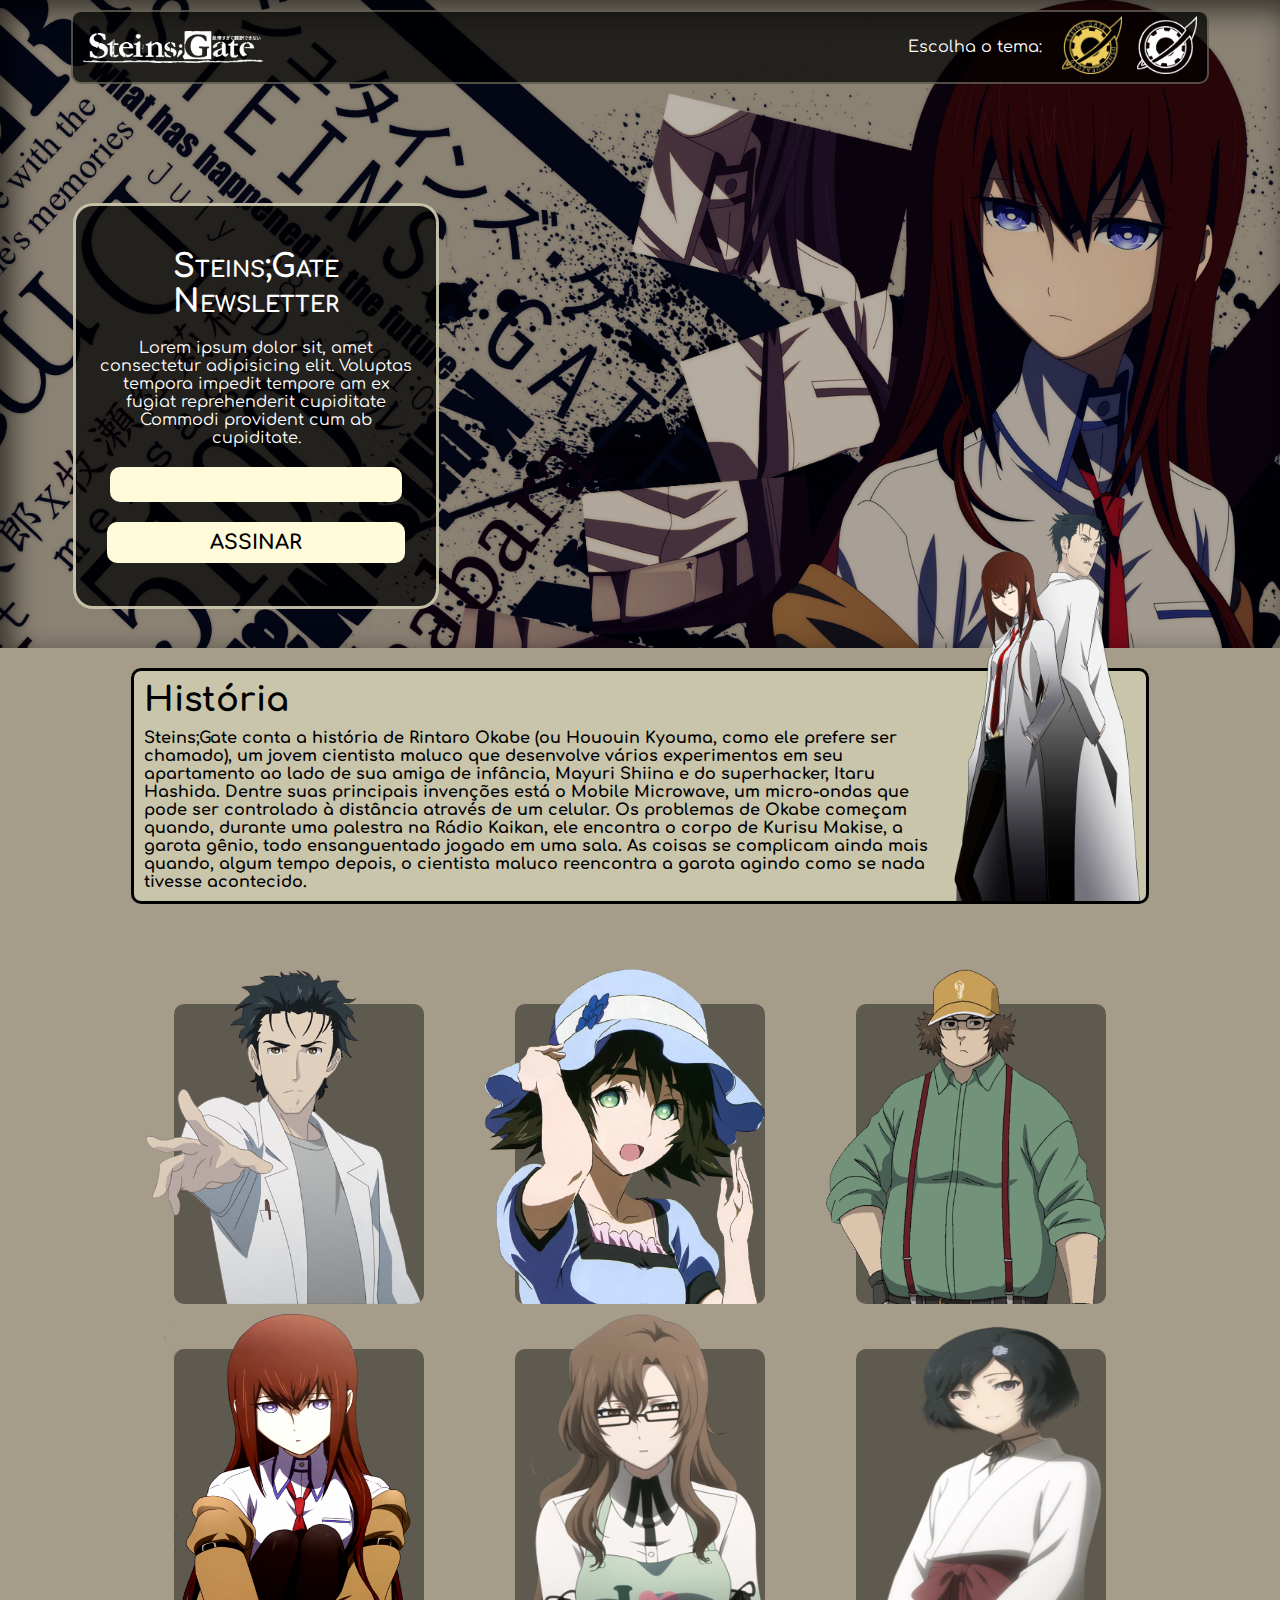
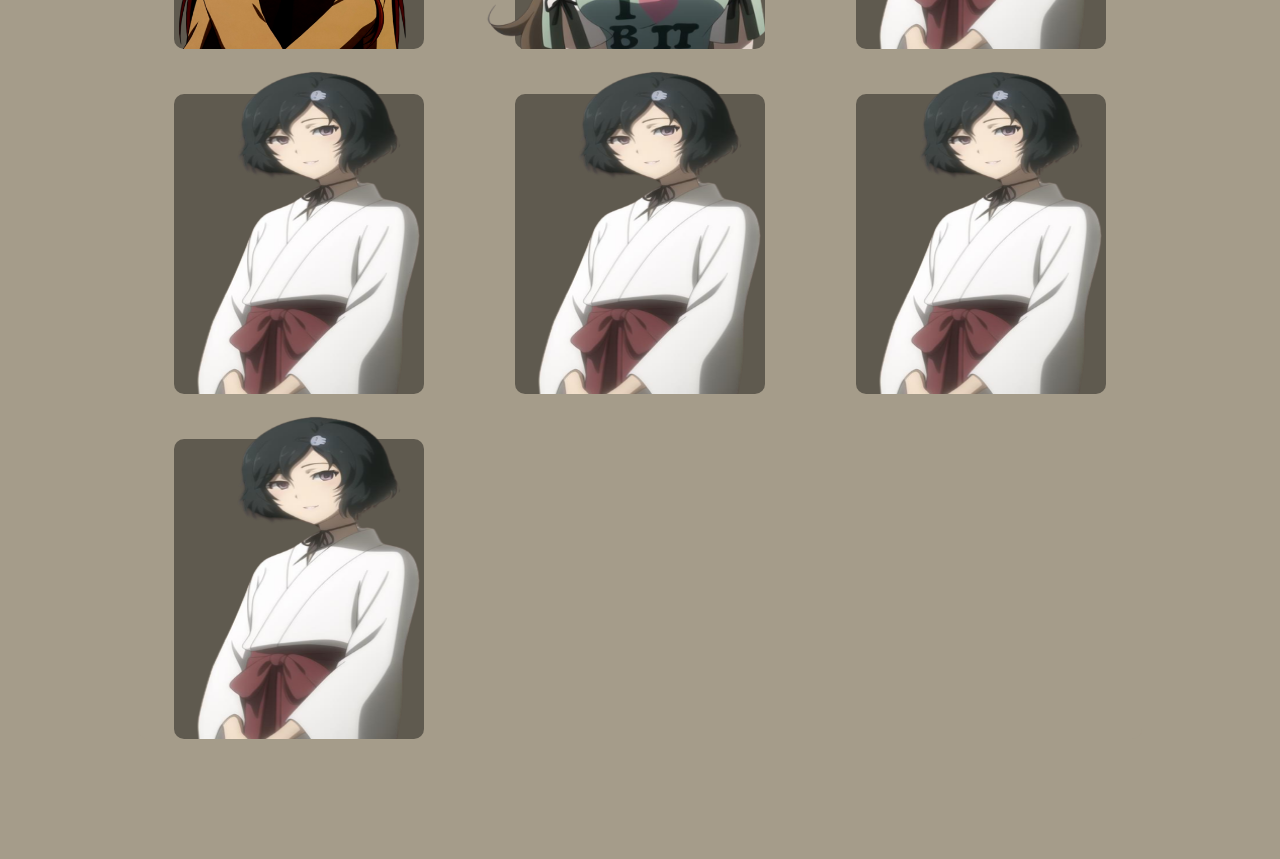
==== steinsgate.html @ 1f9a0528 "Initial commit" ====
<!DOCTYPE html>
<html lang="en">
<head>
  <meta charset="UTF-8">
  <meta name="viewport" content="width=device-width, initial-scale=1.0">
  <title>Steins;Gate</title>
  <link rel="stylesheet" href="styles/steins-gate-style.css">
  <link rel="preconnect" href="https://fonts.googleapis.com">
<link rel="preconnect" href="https://fonts.gstatic.com" crossorigin>
<link href="https://fonts.googleapis.com/css2?family=Comfortaa:wght@300;700&display=swap" rel="stylesheet">
</head>
<body>


  <main>

    <section id="main-section">

      <div id="header-container">
       
          <img src="steins-gate-images/logo2.png" alt="Logo de steins gate" id="img-logo">
 
          <div id="change-theme">
 
            <p id="theme-title">Escolha o tema:</p>
 
             <div id="theme-container">
              <img src="steins-gate-images/change-theme2.png" alt="" class="img-theme">
              <img src="steins-gate-images/change-theme.png" alt="" class="img-theme">
            </div>
 
          </div>
 
      </div>


      <div id="newsletter">
         <h1>Steins;Gate Newsletter</h1>

         <p>Lorem ipsum dolor sit, amet consectetur
         adipisicing elit. Voluptas tempora impedit tempore am ex fugiat
         reprehenderit cupiditate 
         Commodi provident cum ab cupiditate.</p>
        
         <input type="email" id="email-newsletter">

         <button id="button-newsletter">ASSINAR</button>

      </div>

    </section>

    <section id="anime-info">

      <div id="story">
        <div id="story-text">
          <h1>História</h1>
          <p> Steins;Gate conta a história de Rintaro Okabe (ou Hououin Kyouma, como ele prefere ser chamado), um jovem cientista maluco que desenvolve vários experimentos em seu apartamento ao lado de sua amiga de infância, Mayuri Shiina e do superhacker, Itaru Hashida. Dentre suas principais invenções está o Mobile Microwave, um micro-ondas que pode ser controlado à distância através de um celular. Os problemas de Okabe começam quando, durante uma palestra na Rádio Kaikan, ele encontra o corpo de Kurisu Makise, a garota gênio, todo ensanguentado jogado em uma sala. As coisas se complicam ainda mais quando, algum tempo depois, o cientista maluco reencontra a garota agindo como se nada tivesse acontecido.</p>
        </div>

          <div id="story-image-pc"> 
            <img src="steins-gate-images/okabe-kurisu-text.png" alt="">
          </div>

          <div id="story-image-mobile"> 
            <img src="steins-gate-images/kurisu-story.png" alt="">
          </div>
      </div>


      <div class="characters">

        <div class="character">
          <img src="steins-gate-images/characters/okabe.png" alt="">
        </div>


        <div class="character">
          <img src="steins-gate-images/characters/mayuri2.png" alt="">
        </div>
        
        <div class="character">
          <img src="steins-gate-images/characters/daru.png" alt="" id="daru">
        </div>

        <div class="character">
          <img src="steins-gate-images/characters/kurisu.png" alt="">
        </div>

        <div class="character">
          <img src="steins-gate-images/characters/moeka.png" alt="">
        </div>

        <div class="character">
          <img src="steins-gate-images/characters/ruka.png" alt="" id="daru">
        </div>

        <div class="character">
          <img src="steins-gate-images/characters/ruka.png" alt="" id="daru">
        </div>

        <div class="character">
          <img src="steins-gate-images/characters/ruka.png" alt="" id="daru">
        </div>

        <div class="character">
          <img src="steins-gate-images/characters/ruka.png" alt="" id="daru">
        </div>


        <div class="character">
          <img src="steins-gate-images/characters/ruka.png" alt="" id="daru">
        </div>

      </div>
      

      <div id="characters-names">



      </div>
    </section>

  </main>


  <footer>

  </footer>
  
</body>
</html>
---- styles/steins-gate-style.css ----
/*color: #ffb400; */

/*____________________________Configurações globais____________________________*/
* {
  margin: 0;
  padding: 0;
  font-family: 'Comfortaa', sans-serif;
}

body, html{
  width: 100vw;
  height: 100vh;
}

h1 {
  font-weight: bold;
  font-variant: small-caps;
}

/*____________________________Header___________________________*/

div#header-container {
  background-color: rgba(0, 0, 0, 0.746);
  border: 2px solid rgba(255, 250, 217, 0.306);
  color: white;
  border-radius: 10px;

  width: 90%;
  height: 70px;
  margin: 0 auto;
  display: flex;
  align-items: center;
  justify-content: space-between;
}

#img-logo {
  width: 180px;
  padding-left: 10px;
}

div#change-theme {
  display: flex;
  align-items: center;
  gap: 20px;
}

.img-theme {
  width: 60px;
  margin-right: 10px;
}


/*____________________________Main + Newsletter____________________________*/

section#main-section {
  background-image: url('/steins-gate-images/background4.png');
  background-position:  top center;
  background-size: cover;
  background-attachment: fixed;
  box-shadow: 10px 10px  30px inset rgba(0, 0, 0, 0.635);

  height: 628px;
  margin: 0 auto;
  padding: 10px;
}

div#newsletter {
  transition: all 0.8s; 

  background-color: rgba(0, 0, 0, 0.746);
  border-radius: 20px;
  border: 3px solid rgba(255, 250, 217, 0.736);
  text-align: center;
 
  display: flex;
  flex-direction: column;
  align-items: center;
  justify-content: center;
  gap: 20px;

  position: relative;
  left: 5%;
  top: 19%;
  padding: 20px;

  width: 25vw;
  max-width: 400px;
  min-width: 200px;

  height: 40vh;
  min-height: 350px;

  color: white;
}

div#newsletter:hover {
  background-color: rgba(0, 0, 0, 0.866);
}

input#email-newsletter {
  background-color: rgb(255, 250, 217);
  border-radius: 10px;
  border: none;
  font-weight: bold;

  padding: 10px; 
  width: 85%;
  max-width: 280px;
}

input#email-newsletter:hover {
  background-color: rgb(255, 241, 150);
}

input#email-newsletter:active {
  background-color: rgb(255, 236, 113);
}

button#button-newsletter {
  background-color: rgb(255, 250, 217);
  color: rgb(0, 0, 0);
  border-radius: 10px;
  border: none;
  font-size: 20px;
  font-weight: bold;

  padding: 9px;
  width: 93%;
  max-width: 300px;
}

button#button-newsletter:hover {
  background-color: rgb(255, 241, 150);
  transition: all 0.5s;
}

button#button-newsletter:active {
  background-color: rgb(255, 235, 104);
}


/*_____________________________Informações do anime (história e personagens)____________________________*/

section#anime-info {
  background-color: #a59c8a;

  display: flex;
  justify-content: center;
  align-items: center;
  flex-direction: column;
  gap: 100px;

  padding: 20px;
}

div#story {
  background-color: rgb(201, 197, 171);
  border: 3px solid black;
  border-radius: 10px;
  font-weight: bold;

  display: flex;
  position: relative;

  padding: 10px;
  width: 80%;
  
}

div#story-text {
  display: flex;
  flex-direction: column; 

  margin-right: 190px;
}

div#story h1 {
  font-variant: normal;
  font-size: 34px;
  display: flex;
  margin-bottom: 10px;
}

div#story-image-mobile {
  display: none;
}

div#story-image-pc img {
  position: absolute;
  right: 0;
  bottom: 0;

  width: 15%;
  min-width: 200px;
  height: 400px;
}

div.characters {
  background-color: #a59c8a;
  border-radius: 10px;
  display: grid;
  margin: 0 auto;
  grid-template-areas: 
  "image image image image"
  "image image image image"
  "image image image image";
  
  grid-gap: 45px 20px;
  width: 81%;
}

div.character {
  background-color: rgba(0, 0, 0, 0.423);
  border-radius: 10px;
  margin: 0 auto;
  grid-area: "image";
  
  position: relative;
  user-select: none;
  width: 250px;
  height: 300px;
}

div.character img {
  transition: all 1s;
  border-radius: 10px;
  position: absolute;
  width: 280px;
  height: 335px;
  bottom: 0;
  right: 0;
  user-select: none;
}

div.character img:hover {
  transition: all 1s;
  width: 300px;
  height: 355px;
}

div.character:hover {
  background-color: rgba(0, 0, 0, 0.674);
  transition: all 0.5s;
}

.buttons {
  background-color: rgba(0, 0, 0, 0.423);
  color: rgb(201, 197, 171);
  border-radius: 10px;
  font-size: 65px;

  display: flex;
  justify-content: center;
  align-items: center;

  padding: 10px;
  user-select: none;
}

.buttons:hover {
  background-color: rgba(0, 0, 0, 0.674);
  transition: all 0.5s;
}

.buttons:active {
  background-color: black;
  transition: none;
}




@media screen and (max-width: 1350px)  {
  div.characters {
    grid-template-areas: 
  "image image image"
  "image image image"
  "image image image";
  }
}




@media screen and (max-width: 1024px) {

  section#main-section {
    background-position: right center;
  }


  div.characters {
    grid-template-areas: 
   "image image"
   "image image"
   "image image";
  }
}

@media screen and (max-width: 730px) {

  div#theme-container,p#theme-title {
    display: none;
 }

 div#newsletter{
   margin: 0 auto;
   left: 0%;
 }

 div#story {
  flex-direction: column;
 } 

 div#story-text {
   display: flex;
   flex-direction: column; 

   margin-right: 0px;
   margin-bottom: 120px;
 }

 div#story-image-mobile img {
   position: absolute;
   bottom: -45px;
   right: 0;

   width: 113%;
   max-height: 200px;
   min-height: 150px;
 }

 div#story-image-mobile {
   display: block;
 }


 div#story-image-pc {
   display: none;
 }

 div.characters {
  grid-template-areas: 
  "image"
  "image"
  "image";
}
}
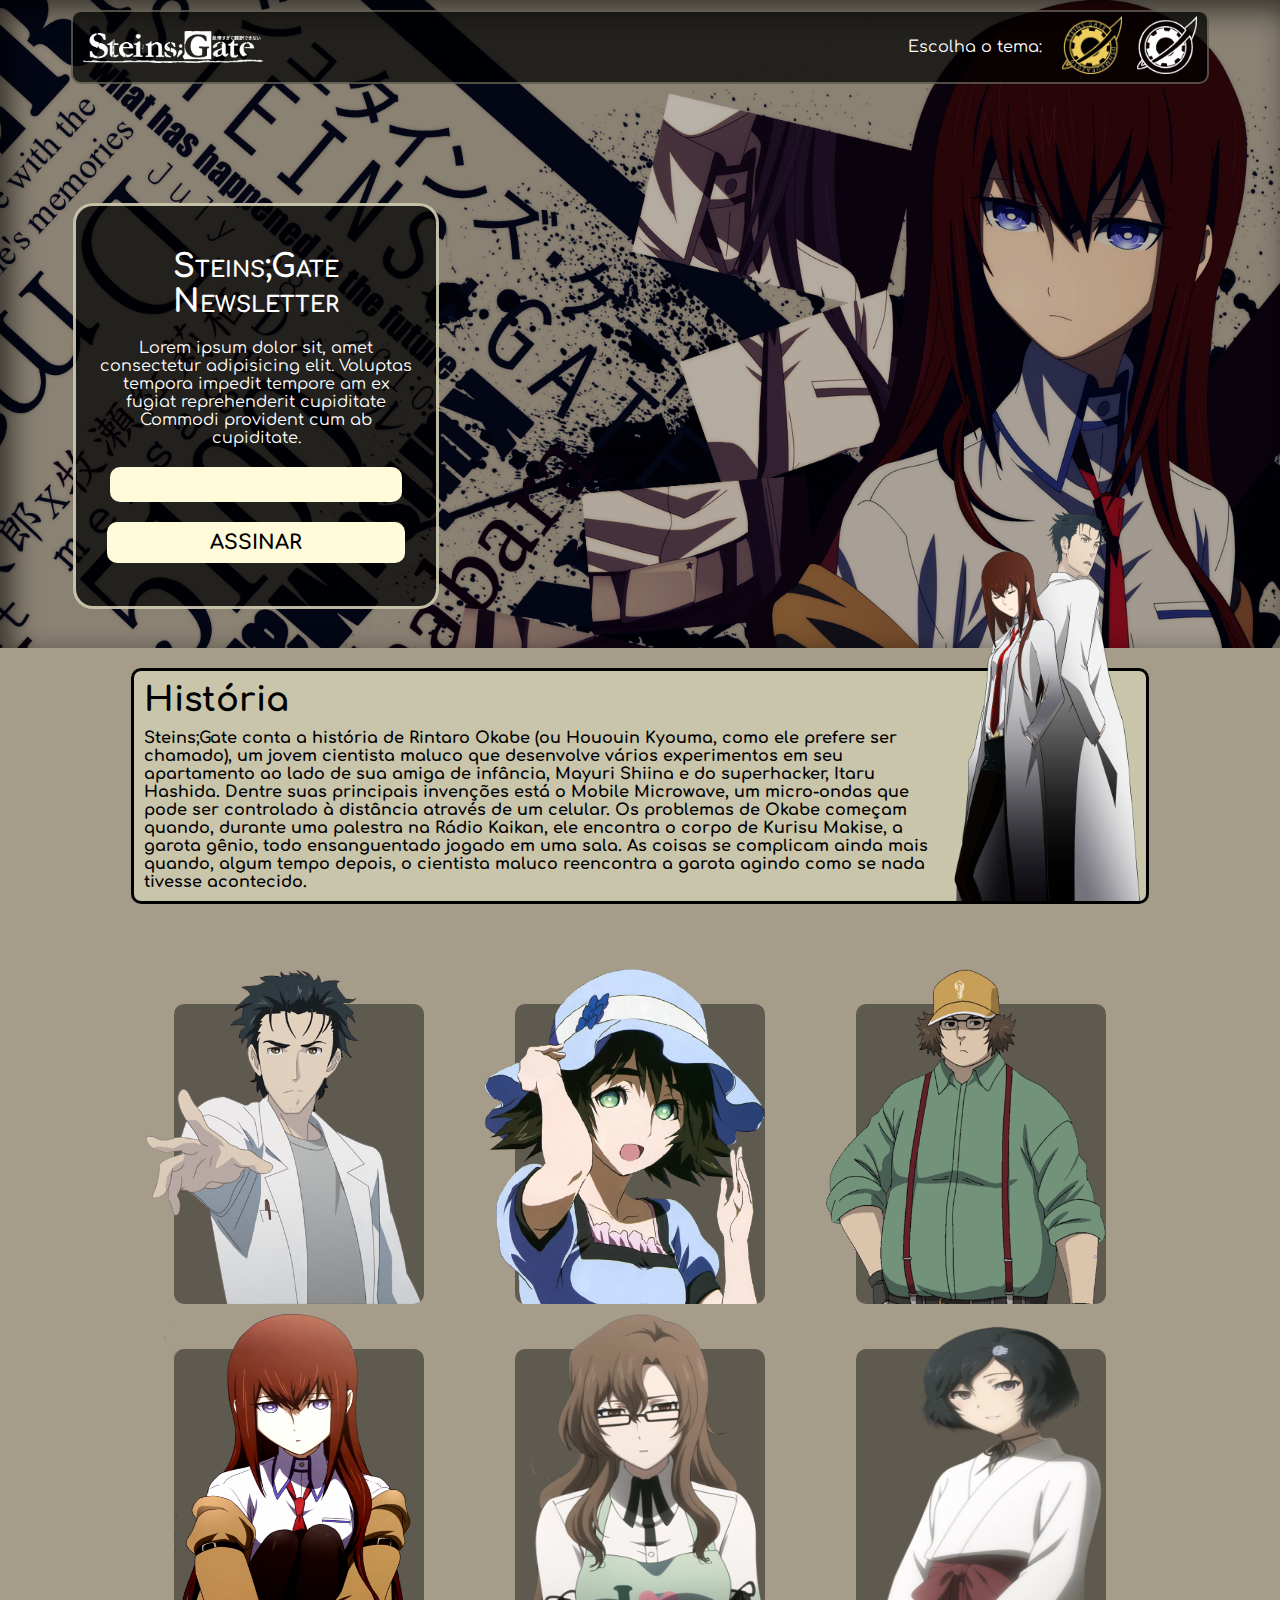
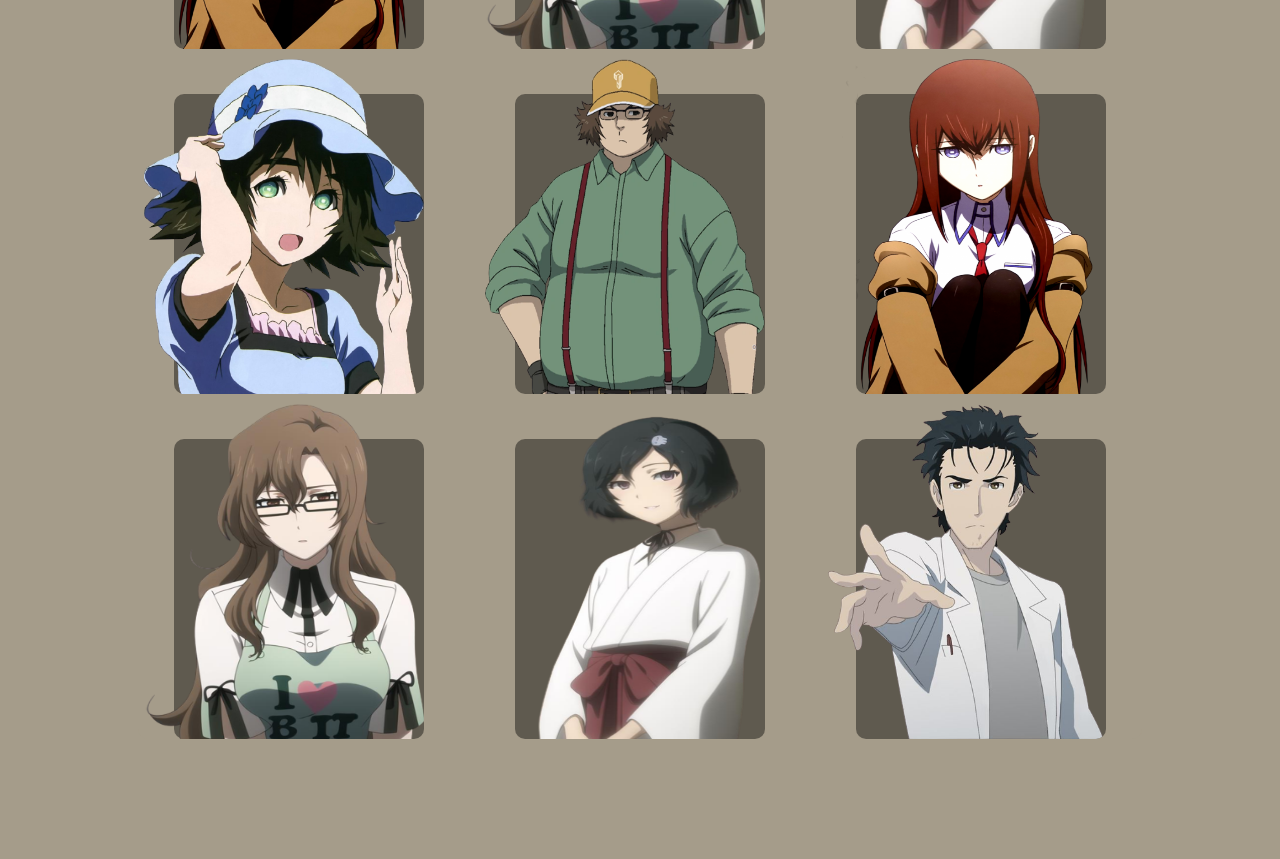
==== commit e5751008: "Update steinsgate.html" ====
--- a/steinsgate.html
+++ b/steinsgate.html
@@ -48,6 +48,7 @@
 
       </div>
 
+
     </section>
 
     <section id="anime-info">
@@ -74,13 +75,12 @@
           <img src="steins-gate-images/characters/okabe.png" alt="">
         </div>
 
-
         <div class="character">
           <img src="steins-gate-images/characters/mayuri2.png" alt="">
         </div>
         
         <div class="character">
-          <img src="steins-gate-images/characters/daru.png" alt="" id="daru">
+          <img src="steins-gate-images/characters/daru.png" alt="">
         </div>
 
         <div class="character">
@@ -92,24 +92,31 @@
         </div>
 
         <div class="character">
-          <img src="steins-gate-images/characters/ruka.png" alt="" id="daru">
+          <img src="steins-gate-images/characters/ruka.png" alt="" >
         </div>
 
         <div class="character">
-          <img src="steins-gate-images/characters/ruka.png" alt="" id="daru">
+          <img src="steins-gate-images/characters/mayuri2.png" alt="">
+        </div>
+        
+        <div class="character">
+          <img src="steins-gate-images/characters/daru.png" alt="">
         </div>
 
         <div class="character">
-          <img src="steins-gate-images/characters/ruka.png" alt="" id="daru">
+          <img src="steins-gate-images/characters/kurisu.png" alt="">
         </div>
 
         <div class="character">
-          <img src="steins-gate-images/characters/ruka.png" alt="" id="daru">
+          <img src="steins-gate-images/characters/moeka.png" alt="">
         </div>
 
+        <div class="character">
+          <img src="steins-gate-images/characters/ruka.png" alt="" >
+        </div>
 
         <div class="character">
-          <img src="steins-gate-images/characters/ruka.png" alt="" id="daru">
+          <img src="steins-gate-images/characters/okabe.png" alt="">
         </div>
 
       </div>
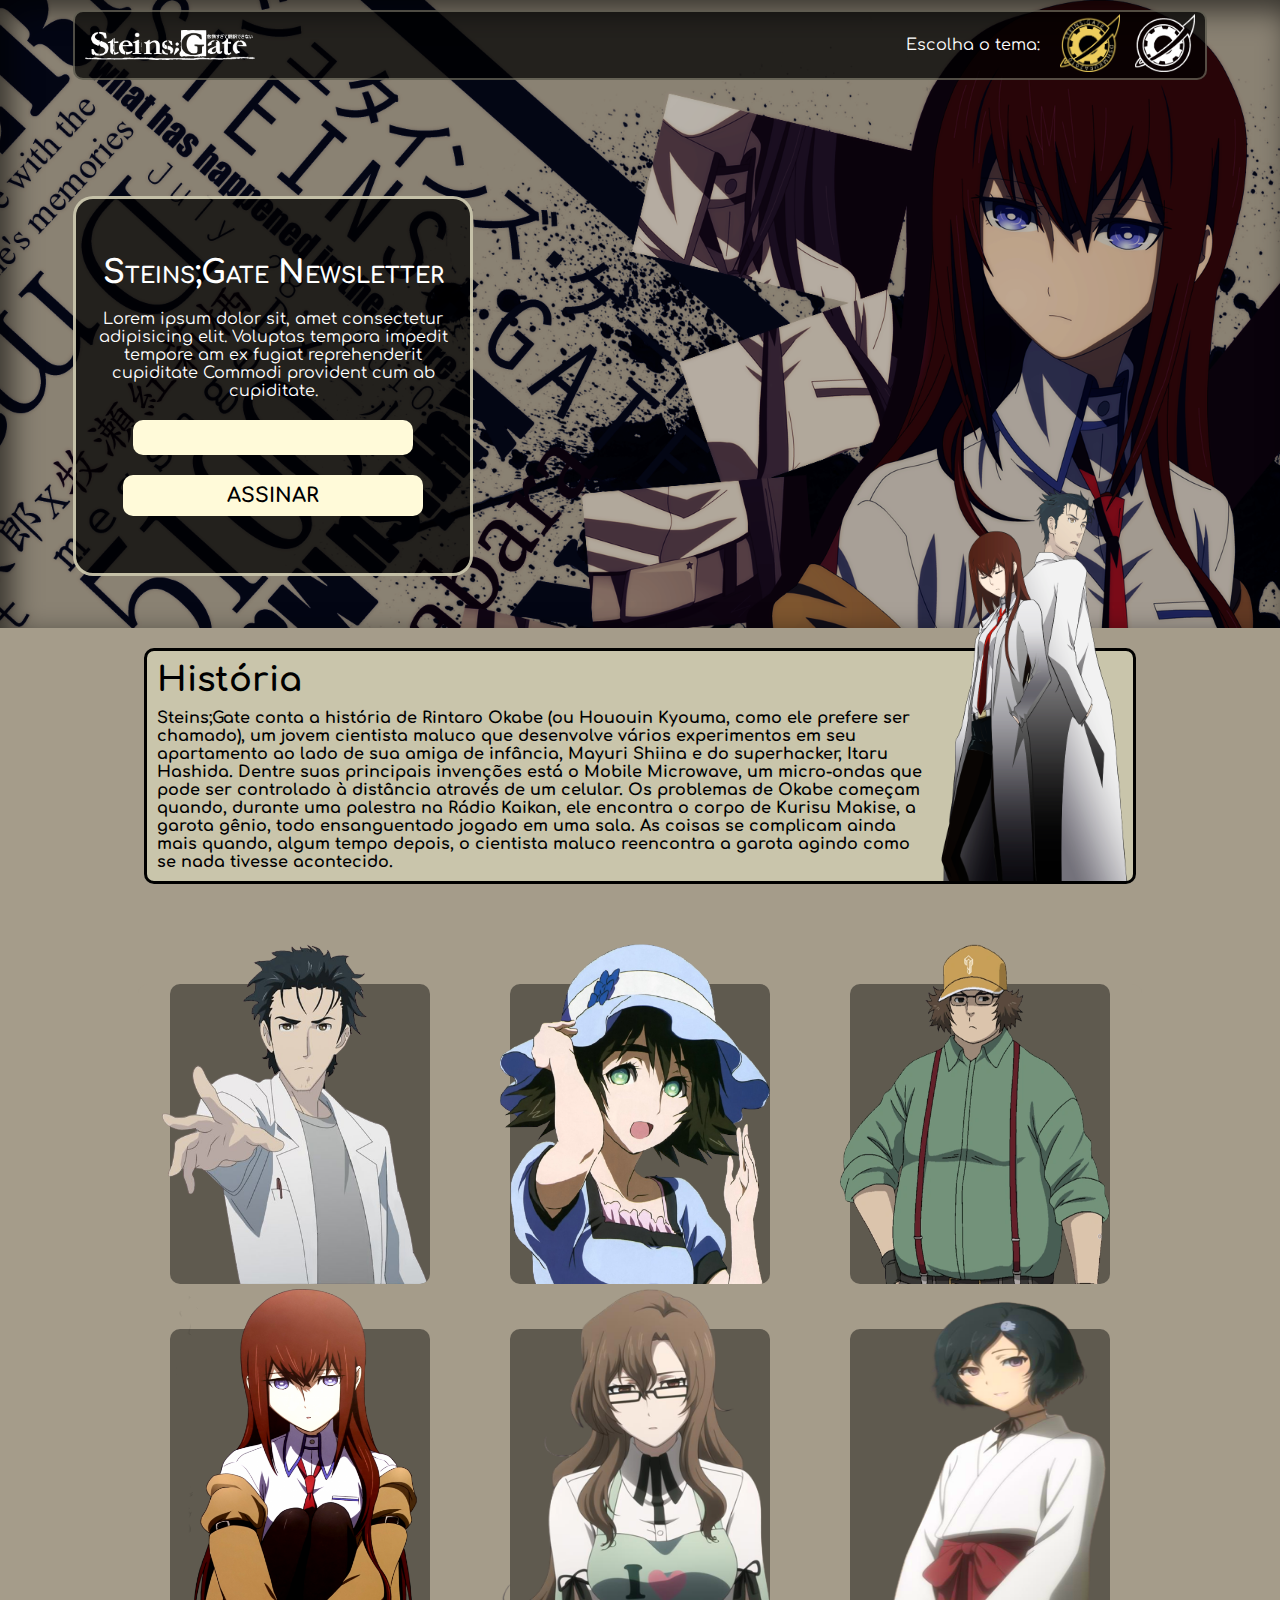
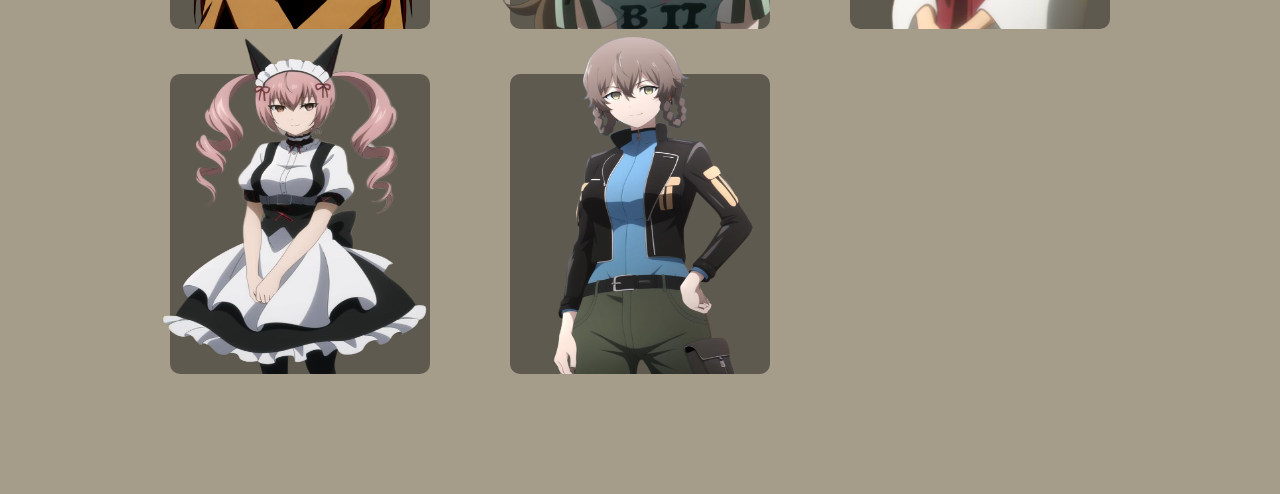
==== commit da3c8e81: "." ====
--- a/steinsgate.html
+++ b/steinsgate.html
@@ -96,28 +96,14 @@
         </div>
 
         <div class="character">
-          <img src="steins-gate-images/characters/mayuri2.png" alt="">
+          <img src="steins-gate-images/characters/faris.png" alt="">
         </div>
         
         <div class="character">
-          <img src="steins-gate-images/characters/daru.png" alt="">
+          <img src="steins-gate-images/characters/suzuha.png" alt="">
         </div>
 
-        <div class="character">
-          <img src="steins-gate-images/characters/kurisu.png" alt="">
-        </div>
-
-        <div class="character">
-          <img src="steins-gate-images/characters/moeka.png" alt="">
-        </div>
-
-        <div class="character">
-          <img src="steins-gate-images/characters/ruka.png" alt="" >
-        </div>
-
-        <div class="character">
-          <img src="steins-gate-images/characters/okabe.png" alt="">
-        </div>
+        
 
       </div>
       
--- a/styles/steins-gate-style.css
+++ b/styles/steins-gate-style.css
@@ -5,6 +5,7 @@
   margin: 0;
   padding: 0;
   font-family: 'Comfortaa', sans-serif;
+  box-sizing: border-box;
 }
 
 body, html{
@@ -65,7 +66,7 @@
 }
 
 div#newsletter {
-  transition: all 0.8s; 
+  transition: background-color 0.8s; 
 
   background-color: rgba(0, 0, 0, 0.746);
   border-radius: 20px;
@@ -83,12 +84,12 @@
   top: 19%;
   padding: 20px;
 
-  width: 25vw;
+  width: 35vw;
   max-width: 400px;
-  min-width: 200px;
+  min-width: 260px;
 
   height: 40vh;
-  min-height: 350px;
+  min-height: 380px;
 
   color: white;
 }
@@ -171,7 +172,7 @@
   display: flex;
   flex-direction: column; 
 
-  margin-right: 190px;
+  margin-right: 197px;
 }
 
 div#story h1 {
@@ -205,11 +206,12 @@
   "image image image image"
   "image image image image";
   
-  grid-gap: 45px 20px;
+  grid-gap: 45px 15px;
   width: 81%;
 }
 
 div.character {
+  transition: all 0.5s;
   background-color: rgba(0, 0, 0, 0.423);
   border-radius: 10px;
   margin: 0 auto;
@@ -217,7 +219,7 @@
   
   position: relative;
   user-select: none;
-  width: 250px;
+  width: 260px;
   height: 300px;
 }
 
@@ -225,8 +227,8 @@
   transition: all 1s;
   border-radius: 10px;
   position: absolute;
-  width: 280px;
-  height: 335px;
+  width: 270px;
+  height: 340px;
   bottom: 0;
   right: 0;
   user-select: none;
@@ -234,13 +236,14 @@
 
 div.character img:hover {
   transition: all 1s;
-  width: 300px;
-  height: 355px;
+  width: 290px;
+  height: 360px;
 }
 
 div.character:hover {
   background-color: rgba(0, 0, 0, 0.674);
-  transition: all 0.5s;
+  border: 3px solid #ffeecc;
+  transition: background-color 0.5s, border 0.2s;
 }
 
 .buttons {
@@ -270,7 +273,7 @@
 
 
 
-@media screen and (max-width: 1350px)  {
+@media screen and (max-width: 1377px)  {
   div.characters {
     grid-template-areas: 
   "image image image"
